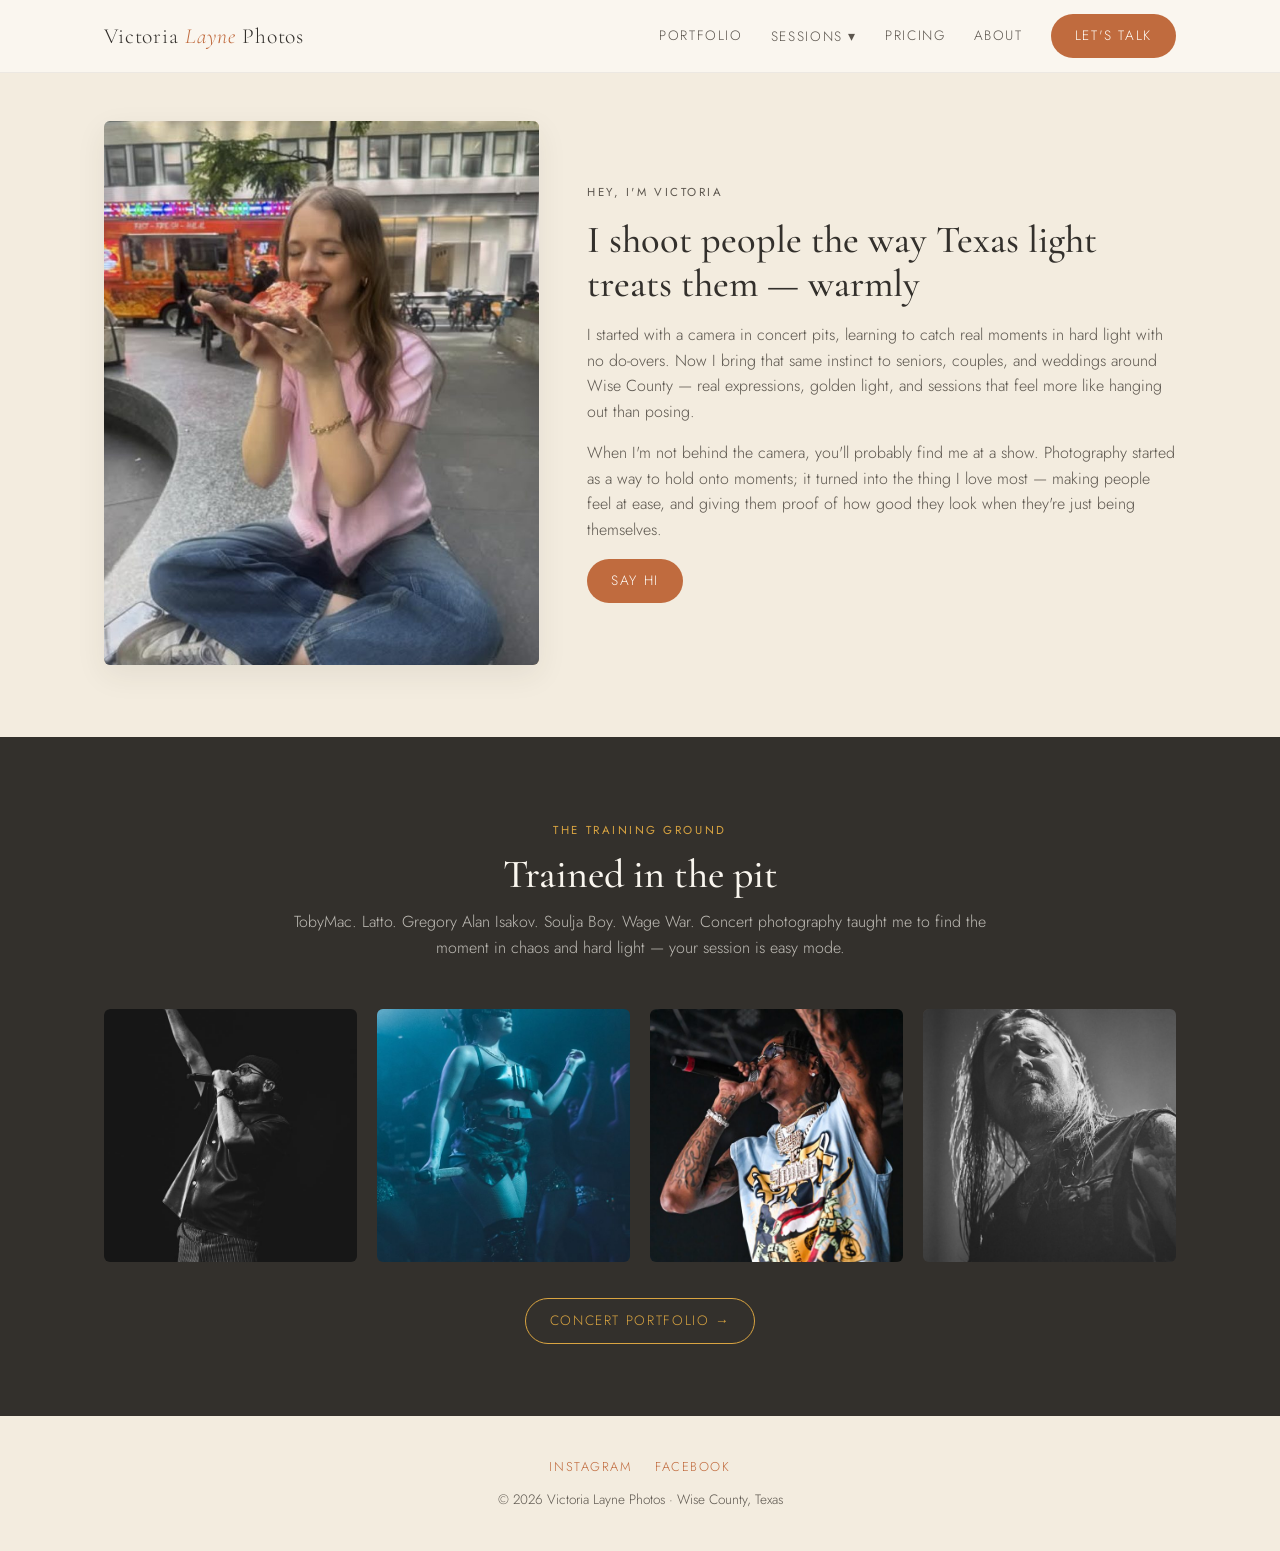
==== about.html @ 7e5602f5 "Wire contact form (Formspree-ready with mailto fallback, honeypot); fix Instagram handle site-wide" ====
<!DOCTYPE html>
<html lang="en">
<head>
  <meta charset="UTF-8">
  <meta name="viewport" content="width=device-width, initial-scale=1.0">
  <title>About Victoria — Victoria Layne Photos</title>
  <meta name="description" content="Meet Victoria Layne — Wise County, TX photographer shooting seniors, couples, and weddings in warm golden-hour light, with concert-pit training and a love for real moments.">
  <link rel="preconnect" href="https://fonts.googleapis.com">
  <link rel="preconnect" href="https://fonts.gstatic.com" crossorigin>
  <link href="https://fonts.googleapis.com/css2?family=Cormorant+Garamond:ital,wght@0,400;0,500;0,600;1,500&family=Jost:wght@300;400;500&display=swap" rel="stylesheet">
  <link rel="stylesheet" href="./css/style.css">
</head>
<body>

<header class="site-header">
  <div class="wrap">
    <a class="wordmark" href="./">Victoria <em>Layne</em> Photos</a>
    <button class="nav-toggle" aria-label="Menu" aria-expanded="false">☰</button>
    <nav class="site-nav">
      <a href="./portfolio.html">Portfolio</a>
      <div class="nav-dropdown">
        <button class="nav-drop-btn" aria-expanded="false" aria-haspopup="true">Sessions ▾</button>
        <div class="drop-menu">
          <a href="./seniors.html">Seniors</a>
          <a href="./couples.html">Couples &amp; Families</a>
          <a href="./weddings.html">Weddings</a>
          <a href="./concerts.html">Concerts</a>
        </div>
      </div>
      <a href="./pricing.html">Pricing</a>
      <a href="./about.html" aria-current="page">About</a>
      <a class="btn" href="./contact.html">Let's Talk</a>
    </nav>
  </div>
</header>

<section class="about" style="padding-top: 48px;">
  <div class="wrap about-grid">
    <div class="ph r45"><img src="./img/victoria.jpg" alt="Victoria Layne"></div>
    <div>
      <p class="eyebrow">Hey, I'm Victoria</p>
      <h2>I shoot people the way Texas light treats them — warmly</h2>
      <p>
        I started with a camera in concert pits, learning to catch real moments in hard
        light with no do-overs. Now I bring that same instinct to seniors, couples, and
        weddings around Wise County — real expressions, golden light, and sessions that
        feel more like hanging out than posing.
      </p>
      <p>
        <!-- TODO: replace with Victoria's real bio (first person) + her photo above — kb/Open Questions.md -->
        When I'm not behind the camera, you'll probably find me at a show. Photography
        started as a way to hold onto moments; it turned into the thing I love most —
        making people feel at ease, and giving them proof of how good they look when
        they're just being themselves.
      </p>
      <a class="btn" href="./contact.html">Say hi</a>
    </div>
  </div>
</section>

<section class="concerts">
  <div class="wrap">
    <div class="section-head">
      <p class="eyebrow" style="color: var(--gold);">The training ground</p>
      <h2>Trained in the pit</h2>
      <p>TobyMac. Latto. Gregory Alan Isakov. Soulja Boy. Wage War. Concert photography taught me
         to find the moment in chaos and hard light — your session is easy mode.</p>
    </div>
    <div class="band-grid">
      <div class="ph r11"><img src="./img/concert-1.jpg" alt="TobyMac live"></div>
      <div class="ph r11"><img src="./img/concert-2.jpg" alt="Latto live"></div>
      <div class="ph r11"><img src="./img/concert-3.jpg?v=2" alt="Soulja Boy live"></div>
      <div class="ph r11"><img src="./img/concert-4.jpg" alt="Wage War live"></div>
    </div>
    <div class="more"><a class="btn ghost" style="border-color: var(--gold); color: var(--gold) !important;" href="./concerts.html">Concert portfolio →</a></div>
  </div>
</section>

<footer class="site-footer">
  <div class="wrap">
    <div class="social">
      <a href="https://www.instagram.com/victorialayne.photoss" rel="noopener">Instagram</a>
      <a href="https://www.facebook.com/profile.php?id=61565796266887" rel="noopener">Facebook</a>
    </div>
    <p>© 2026 Victoria Layne Photos · Wise County, Texas</p>
  </div>
</footer>

<script src="./js/main.js"></script>
</body>
</html>
---- css/style.css ----
/* Victoria Layne Photos — design system
   Brand: warm, light, natural (see kb/Brand Direction.md)
   Palette: cream base, charcoal text, terracotta + sage + prairie gold accents */

:root {
  --cream: #faf6ef;
  --cream-deep: #f3ecdf;
  --charcoal: #33302c;
  --charcoal-soft: #5c564e;
  --terracotta: #c06b3e;
  --terracotta-deep: #a5552e;
  --sage: #8b9a7d;
  --gold: #d9a441;
  --white: #fffdf9;

  --serif: "Cormorant Garamond", Georgia, serif;
  --sans: "Jost", "Avenir Next", "Segoe UI", sans-serif;

  --maxw: 1120px;
  --radius: 6px;
  --shadow: 0 10px 30px rgba(51, 48, 44, 0.08);
}

* { margin: 0; padding: 0; box-sizing: border-box; }

html { scroll-behavior: smooth; }

body {
  font-family: var(--sans);
  font-weight: 300;
  color: var(--charcoal);
  background: var(--cream);
  line-height: 1.6;
  -webkit-font-smoothing: antialiased;
}

img { max-width: 100%; display: block; }

a { color: var(--terracotta); text-decoration: none; }
a:hover { color: var(--terracotta-deep); }

h1, h2, h3 { font-family: var(--serif); font-weight: 500; line-height: 1.15; }

.wrap { max-width: var(--maxw); margin: 0 auto; padding: 0 24px; }

.eyebrow {
  font-family: var(--sans);
  text-transform: uppercase;
  letter-spacing: 0.22em;
  font-size: 0.72rem;
  font-weight: 400;
  color: var(--terracotta);
  margin-bottom: 0.75rem;
}

/* ---------- header ---------- */

.site-header {
  position: sticky;
  top: 0;
  z-index: 50;
  background: rgba(250, 246, 239, 0.92);
  backdrop-filter: blur(8px);
  border-bottom: 1px solid rgba(51, 48, 44, 0.07);
}

.site-header .wrap {
  display: flex;
  align-items: center;
  justify-content: space-between;
  height: 72px;
}

.wordmark {
  font-family: var(--serif);
  font-size: 1.35rem;
  letter-spacing: 0.04em;
  color: var(--charcoal);
}

.wordmark em { font-style: italic; color: var(--terracotta); }

.site-nav { display: flex; align-items: center; gap: 28px; }

.site-nav a {
  color: var(--charcoal-soft);
  font-size: 0.85rem;
  text-transform: uppercase;
  letter-spacing: 0.12em;
}

.site-nav a:hover { color: var(--terracotta); }

.btn {
  display: inline-block;
  background: var(--terracotta);
  color: var(--white) !important;
  padding: 0.7rem 1.5rem;
  border-radius: 999px;
  font-size: 0.85rem;
  text-transform: uppercase;
  letter-spacing: 0.12em;
  transition: background 0.2s ease;
}

.btn:hover { background: var(--terracotta-deep); }

.btn.ghost {
  background: transparent;
  color: var(--terracotta) !important;
  border: 1px solid var(--terracotta);
}

.btn.ghost:hover { background: var(--terracotta); color: var(--white) !important; }

.nav-toggle { display: none; background: none; border: 0; font-size: 1.5rem; color: var(--charcoal); cursor: pointer; }

/* dropdown */

.nav-dropdown { position: relative; }

.nav-drop-btn {
  background: none;
  border: 0;
  cursor: pointer;
  font-family: var(--sans);
  font-weight: 300;
  color: var(--charcoal-soft);
  font-size: 0.85rem;
  text-transform: uppercase;
  letter-spacing: 0.12em;
  padding: 0;
}

.nav-drop-btn:hover { color: var(--terracotta); }

.drop-menu {
  display: none;
  position: absolute;
  top: calc(100% + 10px);
  left: 50%;
  transform: translateX(-50%);
  flex-direction: column;
  background: var(--cream);
  border: 1px solid rgba(51, 48, 44, 0.08);
  border-radius: var(--radius);
  box-shadow: var(--shadow);
  min-width: 190px;
  padding: 8px 0;
  z-index: 60;
}

.drop-menu::before { /* hover bridge */
  content: "";
  position: absolute;
  top: -12px;
  left: 0;
  right: 0;
  height: 12px;
}

.nav-dropdown:hover .drop-menu,
.nav-dropdown:focus-within .drop-menu,
.nav-dropdown.open .drop-menu { display: flex; }

.drop-menu a { padding: 9px 20px; }

.drop-menu a[aria-current="page"] { color: var(--terracotta); }

/* ---------- hero ---------- */

.hero { padding: 48px 0 72px; }

.hero-grid {
  display: grid;
  grid-template-columns: 1.05fr 0.95fr;
  gap: 48px;
  align-items: center;
}

.hero h1 { font-size: clamp(2.4rem, 5vw, 3.6rem); margin-bottom: 1.25rem; }

.hero h1 em { font-style: italic; color: var(--terracotta); }

.hero p.lede { font-size: 1.1rem; color: var(--charcoal-soft); max-width: 34rem; margin-bottom: 2rem; }

.hero-ctas { display: flex; gap: 16px; flex-wrap: wrap; }

/* ---------- image placeholders (until real photos land) ---------- */

.ph {
  position: relative;
  border-radius: var(--radius);
  overflow: hidden;
  background: linear-gradient(135deg, var(--cream-deep) 0%, #e8d9bf 45%, #d9b98a 100%);
  box-shadow: var(--shadow);
  display: flex;
  align-items: flex-end;
}

.ph::before {
  content: "";
  position: absolute;
  inset: 0;
  background:
    radial-gradient(ellipse at 70% 20%, rgba(217, 164, 65, 0.35), transparent 55%),
    radial-gradient(ellipse at 20% 85%, rgba(139, 154, 125, 0.28), transparent 60%);
}

.ph span {
  position: relative;
  font-size: 0.72rem;
  letter-spacing: 0.14em;
  text-transform: uppercase;
  color: rgba(51, 48, 44, 0.55);
  padding: 12px 14px;
}

.ph.r45 { aspect-ratio: 4 / 5; }
.ph.r32 { aspect-ratio: 3 / 2; }
.ph.r11 { aspect-ratio: 1 / 1; }

.ph img {
  position: absolute;
  inset: 0;
  width: 100%;
  height: 100%;
  object-fit: cover;
}

/* ---------- pricing ---------- */

.pricing-grid { display: grid; grid-template-columns: repeat(4, 1fr); gap: 20px; margin-bottom: 40px; }

.price-card {
  background: var(--cream);
  border-radius: var(--radius);
  padding: 26px 22px;
  box-shadow: var(--shadow);
  text-align: center;
  display: flex;
  flex-direction: column;
}

.price-card.featured { outline: 2px solid var(--gold); }

.price-card h3 { font-size: 1.2rem; margin-bottom: 0.2rem; }

.price-card .price { font-family: var(--serif); font-size: 2rem; color: var(--terracotta); margin-bottom: 0.75rem; }

.price-card .price small { font-size: 0.9rem; color: var(--charcoal-soft); }

.price-card ul { list-style: none; font-size: 0.88rem; color: var(--charcoal-soft); flex: 1; }

.price-card li { padding: 0.3rem 0; border-top: 1px solid rgba(51, 48, 44, 0.07); }

.price-card li:first-child { border-top: 0; }

.pricing-note {
  text-align: center;
  font-size: 0.85rem;
  color: var(--charcoal-soft);
  max-width: 46rem;
  margin: 0 auto;
}

.pricing-subhead {
  font-family: var(--serif);
  text-align: center;
  font-size: 1.5rem;
  margin: 40px 0 20px;
}

@media (max-width: 860px) {
  .pricing-grid { grid-template-columns: 1fr 1fr; }
}

@media (max-width: 560px) {
  .pricing-grid { grid-template-columns: 1fr; }
}

/* ---------- sections ---------- */

section { padding: 72px 0; }

.section-head { text-align: center; max-width: 44rem; margin: 0 auto 48px; }

.section-head h2 { font-size: clamp(1.8rem, 3.5vw, 2.5rem); }

.section-head p { color: var(--charcoal-soft); margin-top: 0.75rem; }

/* services */

.services { background: var(--white); }

.card-grid { display: grid; grid-template-columns: repeat(3, 1fr); gap: 28px; }

.card { background: var(--cream); border-radius: var(--radius); overflow: hidden; box-shadow: var(--shadow); display: flex; flex-direction: column; }

.card .ph { border-radius: 0; box-shadow: none; }

.card-body { padding: 24px; flex: 1; display: flex; flex-direction: column; }

.card-body h3 { font-size: 1.4rem; margin-bottom: 0.5rem; }

.card-body p { font-size: 0.95rem; color: var(--charcoal-soft); flex: 1; }

.card-body a { margin-top: 1rem; font-size: 0.83rem; text-transform: uppercase; letter-spacing: 0.12em; }

.card-body .price-hint { font-size: 0.8rem; color: var(--sage); margin-top: 0.5rem; }

/* experience steps */

.steps { display: grid; grid-template-columns: repeat(3, 1fr); gap: 28px; counter-reset: step; }

.step { text-align: center; padding: 0 12px; }

.step::before {
  counter-increment: step;
  content: counter(step, decimal-leading-zero);
  display: block;
  font-family: var(--serif);
  font-size: 2.2rem;
  color: var(--gold);
  margin-bottom: 0.5rem;
}

.step h3 { font-size: 1.25rem; margin-bottom: 0.4rem; }

.step p { font-size: 0.92rem; color: var(--charcoal-soft); }

/* about teaser */

.about { background: var(--cream-deep); }

.about-grid { display: grid; grid-template-columns: 0.85fr 1.15fr; gap: 48px; align-items: center; }

.about h2 { font-size: clamp(1.8rem, 3.5vw, 2.4rem); margin-bottom: 1rem; }

.about p { color: var(--charcoal-soft); margin-bottom: 1rem; }

/* concerts strip */

.concerts { background: var(--charcoal); color: var(--cream); }

.concerts .section-head h2 { color: var(--cream); }

.concerts .section-head p { color: rgba(250, 246, 239, 0.7); }

.concerts .ph {
  background: linear-gradient(135deg, #4a453f 0%, #33302c 60%);
  box-shadow: none;
}

.concerts .ph::before {
  background: radial-gradient(ellipse at 60% 30%, rgba(217, 164, 65, 0.25), transparent 55%);
}

.concerts .ph span { color: rgba(250, 246, 239, 0.5); }

.concerts .band-grid { display: grid; grid-template-columns: repeat(4, 1fr); gap: 20px; }

.concerts .more { text-align: center; margin-top: 36px; }

/* contact */

.contact { background: var(--white); }

.contact-grid { display: grid; grid-template-columns: 1fr 1fr; gap: 48px; }

.contact-info h2 { font-size: clamp(1.8rem, 3.5vw, 2.4rem); margin-bottom: 1rem; }

.contact-info p { color: var(--charcoal-soft); margin-bottom: 1.25rem; }

.contact-list { list-style: none; }

.contact-list li { margin-bottom: 0.6rem; font-size: 1rem; }

.contact-list .label {
  display: inline-block;
  width: 5.5rem;
  font-size: 0.75rem;
  text-transform: uppercase;
  letter-spacing: 0.14em;
  color: var(--sage);
}

.consult-note {
  margin-top: 1.5rem;
  padding: 16px 18px;
  background: var(--cream);
  border-left: 3px solid var(--gold);
  border-radius: 0 var(--radius) var(--radius) 0;
  font-size: 0.9rem;
  color: var(--charcoal-soft);
}

/* inquiry form (wire to Formspree/Netlify later) */

.inquiry-form { display: grid; gap: 14px; }

.inquiry-form label { font-size: 0.75rem; text-transform: uppercase; letter-spacing: 0.14em; color: var(--charcoal-soft); }

.inquiry-form input,
.inquiry-form select,
.inquiry-form textarea {
  width: 100%;
  padding: 0.75rem 0.9rem;
  border: 1px solid rgba(51, 48, 44, 0.18);
  border-radius: var(--radius);
  background: var(--cream);
  font-family: var(--sans);
  font-size: 0.95rem;
  color: var(--charcoal);
}

.inquiry-form textarea { min-height: 110px; resize: vertical; }

.inquiry-form .btn { border: 0; cursor: pointer; justify-self: start; }

.form-note { font-size: 0.8rem; color: var(--charcoal-soft); }

/* ---------- portfolio page ---------- */

.portfolio-page { padding-top: 48px; }

.portfolio-page h1 { font-size: clamp(2rem, 4vw, 2.8rem); }

.filter-bar { display: flex; justify-content: center; flex-wrap: wrap; gap: 10px; margin-bottom: 36px; }

.filter-pill {
  border: 1px solid rgba(51, 48, 44, 0.2);
  background: transparent;
  color: var(--charcoal-soft);
  padding: 0.5rem 1.2rem;
  border-radius: 999px;
  font-family: var(--sans);
  font-size: 0.82rem;
  text-transform: uppercase;
  letter-spacing: 0.12em;
  cursor: pointer;
  transition: all 0.15s ease;
}

.filter-pill:hover { border-color: var(--terracotta); color: var(--terracotta); }

.filter-pill.active { background: var(--terracotta); border-color: var(--terracotta); color: var(--white); }

.masonry { columns: 3; column-gap: 18px; }

.masonry img {
  width: 100%;
  margin-bottom: 18px;
  border-radius: var(--radius);
  box-shadow: var(--shadow);
  cursor: zoom-in;
  display: block;
  transition: transform 0.15s ease;
}

.masonry img:hover { transform: scale(1.015); }

@media (max-width: 900px) { .masonry { columns: 2; } }
@media (max-width: 560px) { .masonry { columns: 1; } }

/* lightbox */

.lightbox {
  display: none;
  position: fixed;
  inset: 0;
  z-index: 100;
  background: rgba(26, 24, 22, 0.94);
  align-items: center;
  justify-content: center;
}

.lightbox.open { display: flex; }

.lightbox img {
  max-width: min(88vw, 1100px);
  max-height: 84vh;
  border-radius: var(--radius);
  box-shadow: 0 20px 60px rgba(0, 0, 0, 0.5);
}

.lb-close, .lb-prev, .lb-next {
  position: fixed;
  background: none;
  border: 0;
  color: rgba(250, 246, 239, 0.85);
  font-size: 2.4rem;
  cursor: pointer;
  padding: 12px 20px;
  z-index: 101;
}

.lb-close:hover, .lb-prev:hover, .lb-next:hover { color: var(--gold); }

.lb-close { top: 12px; right: 16px; }
.lb-prev { left: 8px; top: 50%; transform: translateY(-50%); }
.lb-next { right: 8px; top: 50%; transform: translateY(-50%); }

.lb-caption {
  position: fixed;
  bottom: 18px;
  left: 0;
  right: 0;
  text-align: center;
  color: rgba(250, 246, 239, 0.75);
  font-size: 0.85rem;
  letter-spacing: 0.08em;
}

/* cta band */

.cta-band {
  text-align: center;
  background: var(--cream-deep);
  border-radius: var(--radius);
  padding: 48px 24px;
  margin-top: 56px;
}

.cta-band h2 { font-size: clamp(1.5rem, 3vw, 2rem); margin-bottom: 1.25rem; }

.gallery-empty {
  text-align: center;
  color: var(--charcoal-soft);
  background: var(--cream-deep);
  border-radius: var(--radius);
  padding: 40px 24px;
  margin: 0 auto 24px;
  max-width: 36rem;
}

/* footer */

.site-footer {
  background: var(--cream-deep);
  padding: 40px 0;
  text-align: center;
  font-size: 0.85rem;
  color: var(--charcoal-soft);
}

.site-footer .social { margin-bottom: 0.75rem; }

.site-footer .social a { margin: 0 10px; text-transform: uppercase; letter-spacing: 0.12em; font-size: 0.8rem; }

/* ---------- responsive ---------- */

@media (max-width: 860px) {
  .hero-grid, .about-grid, .contact-grid { grid-template-columns: 1fr; }
  .card-grid, .steps { grid-template-columns: 1fr; }
  .concerts .band-grid { grid-template-columns: repeat(2, 1fr); }

  .site-nav {
    display: none;
    position: absolute;
    top: 72px;
    left: 0;
    right: 0;
    background: var(--cream);
    flex-direction: column;
    padding: 24px;
    gap: 18px;
    border-bottom: 1px solid rgba(51, 48, 44, 0.08);
  }

  .site-nav.open { display: flex; }

  .nav-toggle { display: block; }

  /* dropdown flattens into the mobile menu */
  .nav-dropdown { position: static; }

  .drop-menu {
    display: flex;
    position: static;
    transform: none;
    background: transparent;
    border: 0;
    box-shadow: none;
    padding: 6px 0 0 16px;
    gap: 14px;
  }

  .nav-drop-btn { display: none; }
}
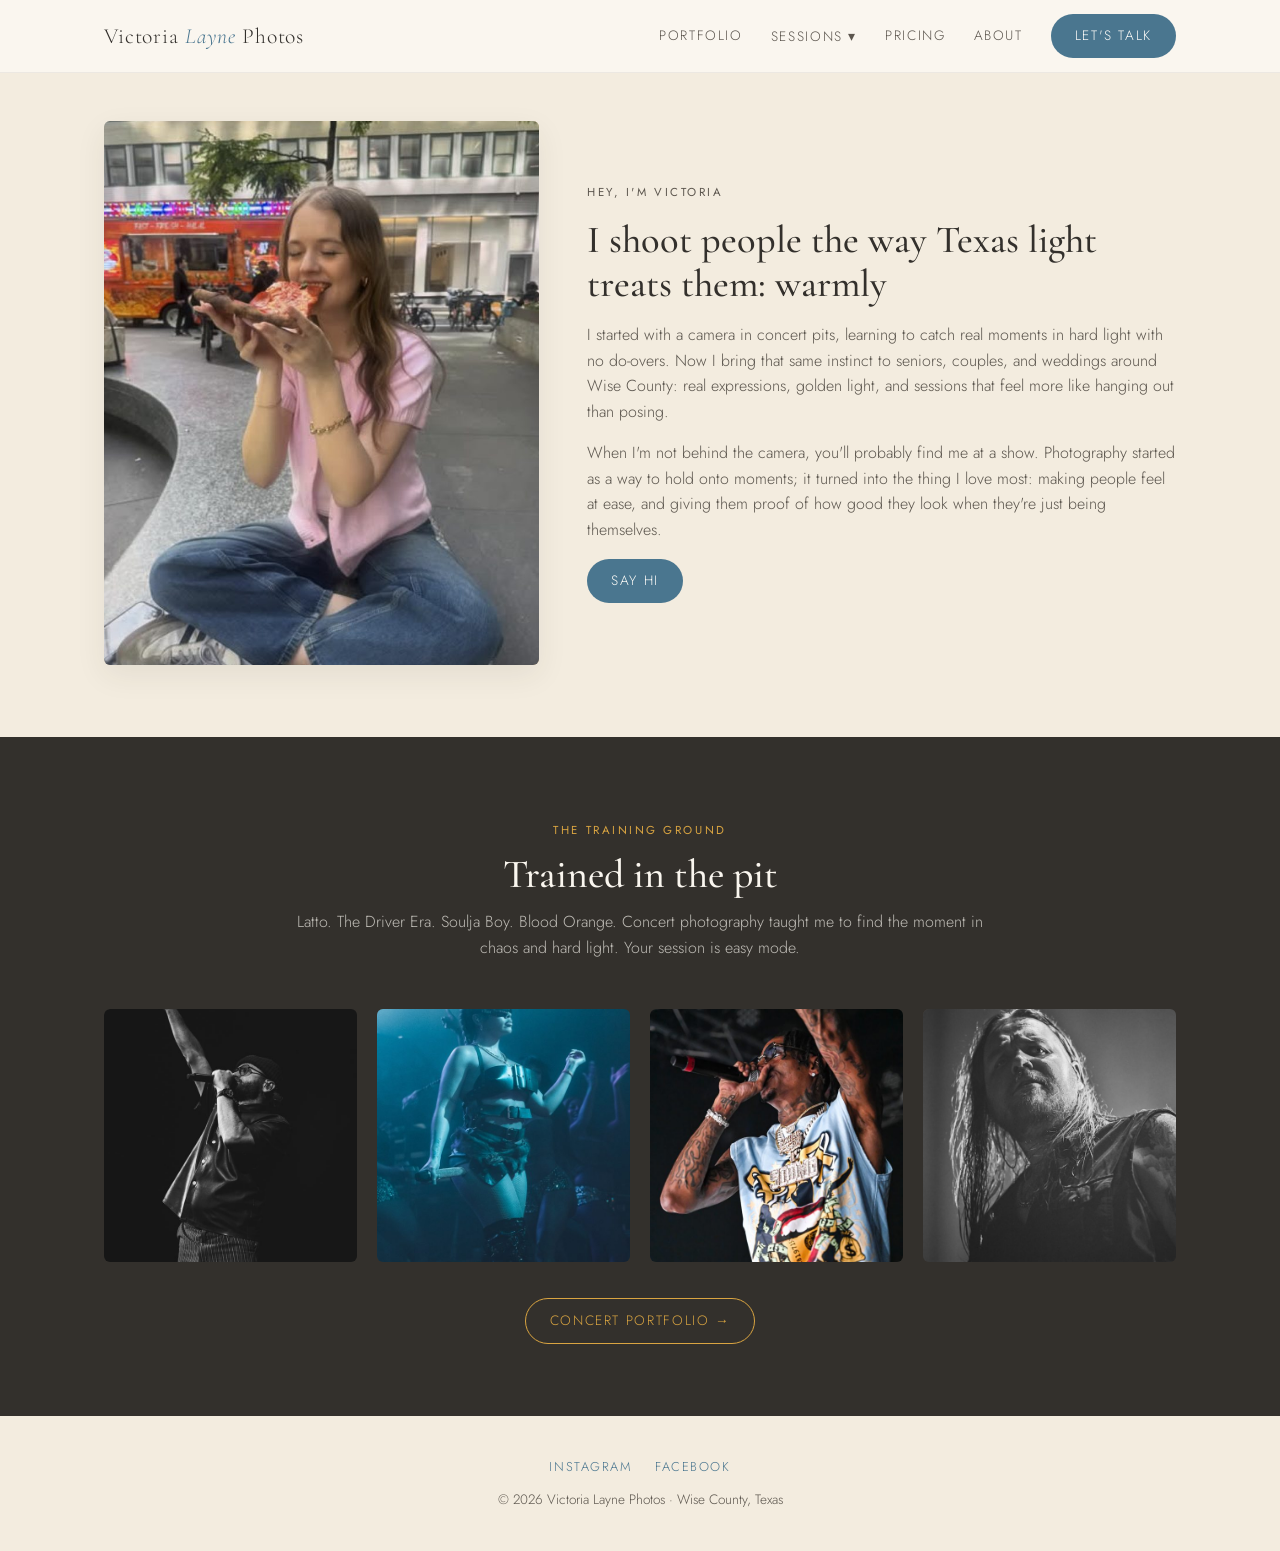
==== commit 8c84e284: "Victoria round 1: dusty-blue accent, new copy, new pricing site-wide - Accent color terracotta -> du" ====
--- a/about.html
+++ b/about.html
@@ -8,7 +8,7 @@
   <link rel="preconnect" href="https://fonts.googleapis.com">
   <link rel="preconnect" href="https://fonts.gstatic.com" crossorigin>
   <link href="https://fonts.googleapis.com/css2?family=Cormorant+Garamond:ital,wght@0,400;0,500;0,600;1,500&family=Jost:wght@300;400;500&display=swap" rel="stylesheet">
-  <link rel="stylesheet" href="./css/style.css">
+  <link rel="stylesheet" href="./css/style.css?v=2">
 </head>
 <body>
 
@@ -39,17 +39,17 @@
     <div class="ph r45"><img src="./img/victoria.jpg" alt="Victoria Layne"></div>
     <div>
       <p class="eyebrow">Hey, I'm Victoria</p>
-      <h2>I shoot people the way Texas light treats them — warmly</h2>
+      <h2>I shoot people the way Texas light treats them: warmly</h2>
       <p>
         I started with a camera in concert pits, learning to catch real moments in hard
         light with no do-overs. Now I bring that same instinct to seniors, couples, and
-        weddings around Wise County — real expressions, golden light, and sessions that
+        weddings around Wise County: real expressions, golden light, and sessions that
         feel more like hanging out than posing.
       </p>
       <p>
         <!-- TODO: replace with Victoria's real bio (first person) + her photo above — kb/Open Questions.md -->
         When I'm not behind the camera, you'll probably find me at a show. Photography
-        started as a way to hold onto moments; it turned into the thing I love most —
+        started as a way to hold onto moments; it turned into the thing I love most:
         making people feel at ease, and giving them proof of how good they look when
         they're just being themselves.
       </p>
@@ -63,8 +63,8 @@
     <div class="section-head">
       <p class="eyebrow" style="color: var(--gold);">The training ground</p>
       <h2>Trained in the pit</h2>
-      <p>TobyMac. Latto. Gregory Alan Isakov. Soulja Boy. Wage War. Concert photography taught me
-         to find the moment in chaos and hard light — your session is easy mode.</p>
+      <p>Latto. The Driver Era. Soulja Boy. Blood Orange. Concert photography taught me
+         to find the moment in chaos and hard light. Your session is easy mode.</p>
     </div>
     <div class="band-grid">
       <div class="ph r11"><img src="./img/concert-1.jpg" alt="TobyMac live"></div>
--- a/css/style.css
+++ b/css/style.css
@@ -1,14 +1,15 @@
 /* Victoria Layne Photos — design system
    Brand: warm, light, natural (see kb/Brand Direction.md)
-   Palette: cream base, charcoal text, terracotta + sage + prairie gold accents */
+   Palette: cream base, charcoal text, dusty blue + sage + prairie gold accents
+   (accent switched terracotta -> dusty blue 2026-08-13 per Victoria; contrast-validated) */
 
 :root {
   --cream: #faf6ef;
   --cream-deep: #f3ecdf;
   --charcoal: #33302c;
   --charcoal-soft: #5c564e;
-  --terracotta: #c06b3e;
-  --terracotta-deep: #a5552e;
+  --accent: #4a768f;
+  --accent-deep: #385c74;
   --sage: #8b9a7d;
   --gold: #d9a441;
   --white: #fffdf9;
@@ -36,8 +37,8 @@
 
 img { max-width: 100%; display: block; }
 
-a { color: var(--terracotta); text-decoration: none; }
-a:hover { color: var(--terracotta-deep); }
+a { color: var(--accent); text-decoration: none; }
+a:hover { color: var(--accent-deep); }
 
 h1, h2, h3 { font-family: var(--serif); font-weight: 500; line-height: 1.15; }
 
@@ -49,7 +50,7 @@
   letter-spacing: 0.22em;
   font-size: 0.72rem;
   font-weight: 400;
-  color: var(--terracotta);
+  color: var(--accent);
   margin-bottom: 0.75rem;
 }
 
@@ -78,7 +79,7 @@
   color: var(--charcoal);
 }
 
-.wordmark em { font-style: italic; color: var(--terracotta); }
+.wordmark em { font-style: italic; color: var(--accent); }
 
 .site-nav { display: flex; align-items: center; gap: 28px; }
 
@@ -89,11 +90,11 @@
   letter-spacing: 0.12em;
 }
 
-.site-nav a:hover { color: var(--terracotta); }
+.site-nav a:hover { color: var(--accent); }
 
 .btn {
   display: inline-block;
-  background: var(--terracotta);
+  background: var(--accent);
   color: var(--white) !important;
   padding: 0.7rem 1.5rem;
   border-radius: 999px;
@@ -103,15 +104,15 @@
   transition: background 0.2s ease;
 }
 
-.btn:hover { background: var(--terracotta-deep); }
+.btn:hover { background: var(--accent-deep); }
 
 .btn.ghost {
   background: transparent;
-  color: var(--terracotta) !important;
-  border: 1px solid var(--terracotta);
-}
-
-.btn.ghost:hover { background: var(--terracotta); color: var(--white) !important; }
+  color: var(--accent) !important;
+  border: 1px solid var(--accent);
+}
+
+.btn.ghost:hover { background: var(--accent); color: var(--white) !important; }
 
 .nav-toggle { display: none; background: none; border: 0; font-size: 1.5rem; color: var(--charcoal); cursor: pointer; }
 
@@ -132,7 +133,7 @@
   padding: 0;
 }
 
-.nav-drop-btn:hover { color: var(--terracotta); }
+.nav-drop-btn:hover { color: var(--accent); }
 
 .drop-menu {
   display: none;
@@ -165,7 +166,7 @@
 
 .drop-menu a { padding: 9px 20px; }
 
-.drop-menu a[aria-current="page"] { color: var(--terracotta); }
+.drop-menu a[aria-current="page"] { color: var(--accent); }
 
 /* ---------- hero ---------- */
 
@@ -180,7 +181,7 @@
 
 .hero h1 { font-size: clamp(2.4rem, 5vw, 3.6rem); margin-bottom: 1.25rem; }
 
-.hero h1 em { font-style: italic; color: var(--terracotta); }
+.hero h1 em { font-style: italic; color: var(--accent); }
 
 .hero p.lede { font-size: 1.1rem; color: var(--charcoal-soft); max-width: 34rem; margin-bottom: 2rem; }
 
@@ -246,7 +247,7 @@
 
 .price-card h3 { font-size: 1.2rem; margin-bottom: 0.2rem; }
 
-.price-card .price { font-family: var(--serif); font-size: 2rem; color: var(--terracotta); margin-bottom: 0.75rem; }
+.price-card .price { font-family: var(--serif); font-size: 2rem; color: var(--accent); margin-bottom: 0.75rem; }
 
 .price-card .price small { font-size: 0.9rem; color: var(--charcoal-soft); }
 
@@ -442,9 +443,9 @@
   transition: all 0.15s ease;
 }
 
-.filter-pill:hover { border-color: var(--terracotta); color: var(--terracotta); }
-
-.filter-pill.active { background: var(--terracotta); border-color: var(--terracotta); color: var(--white); }
+.filter-pill:hover { border-color: var(--accent); color: var(--accent); }
+
+.filter-pill.active { background: var(--accent); border-color: var(--accent); color: var(--white); }
 
 .masonry { columns: 3; column-gap: 18px; }
 
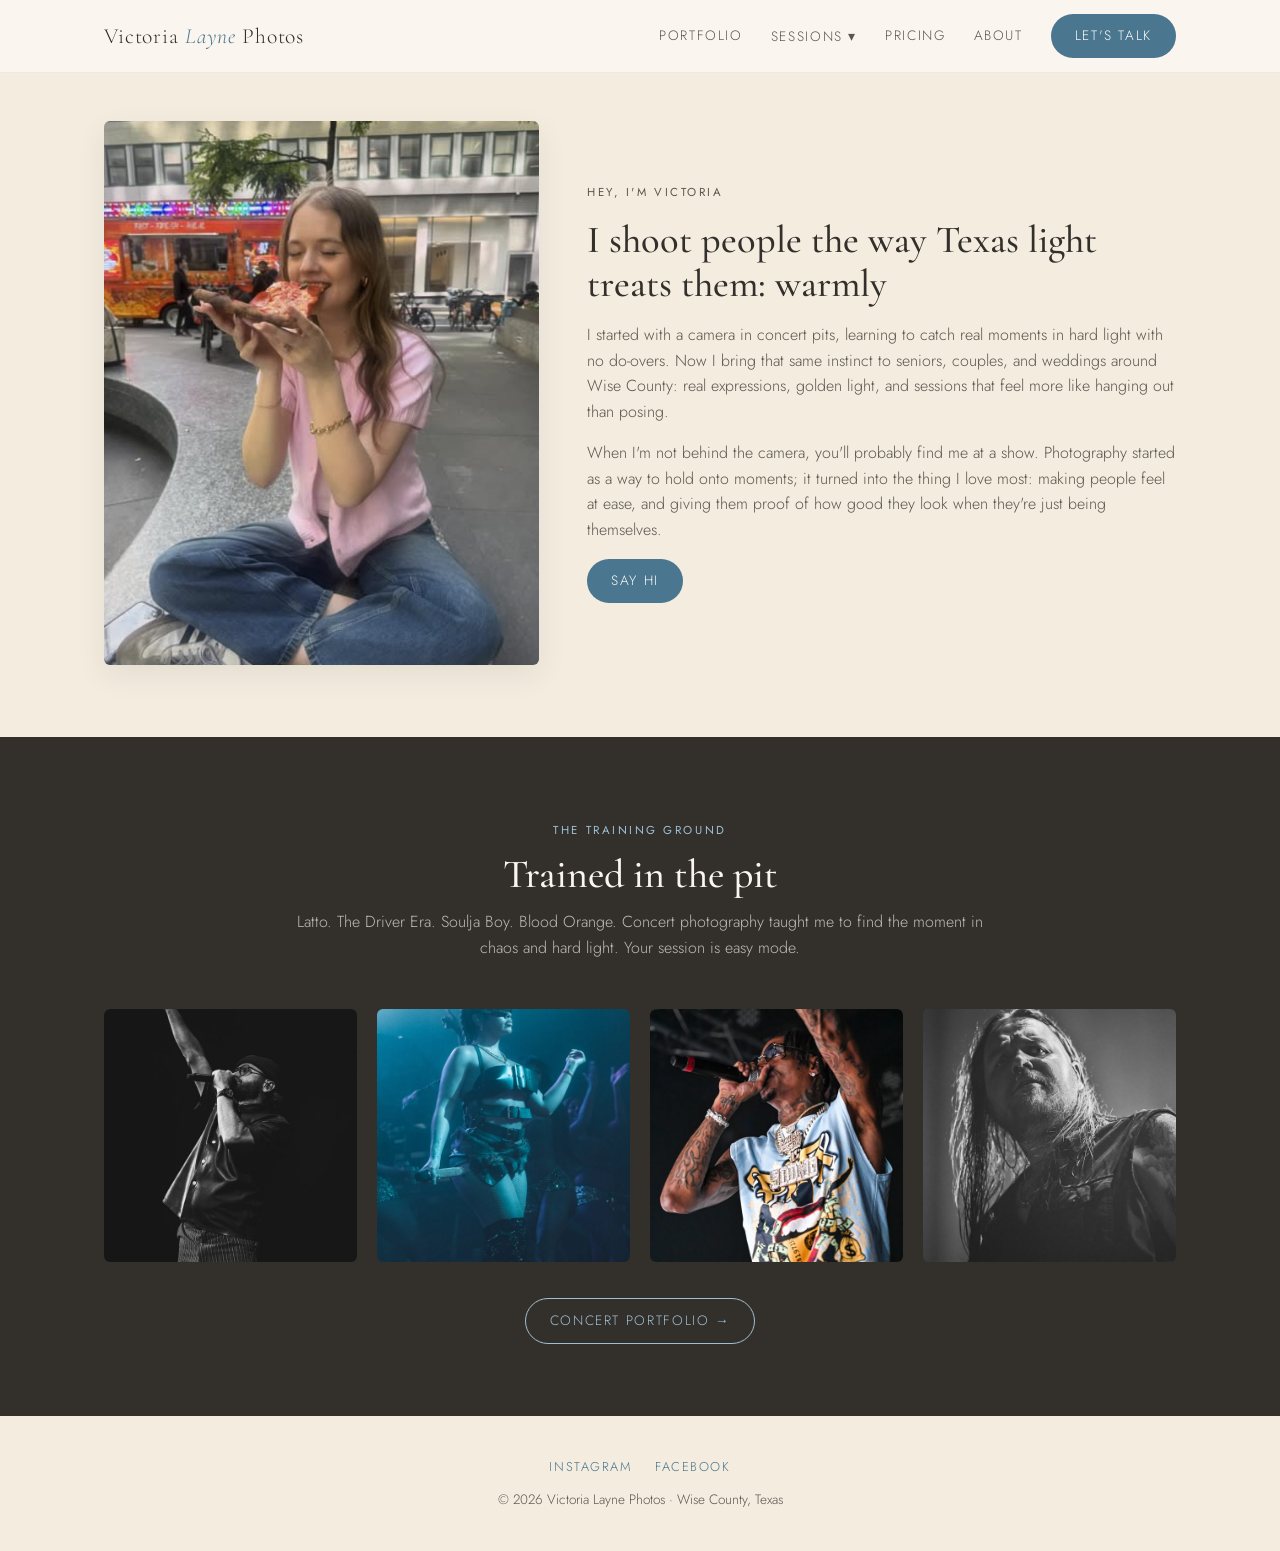
==== commit 6eb1f6d4: "Rename Seniors->Portraits, Weddings->Weddings & Events; scrub gold accent to blue - portraits.html (" ====
--- a/about.html
+++ b/about.html
@@ -4,11 +4,11 @@
   <meta charset="UTF-8">
   <meta name="viewport" content="width=device-width, initial-scale=1.0">
   <title>About Victoria — Victoria Layne Photos</title>
-  <meta name="description" content="Meet Victoria Layne — Wise County, TX photographer shooting seniors, couples, and weddings in warm golden-hour light, with concert-pit training and a love for real moments.">
+  <meta name="description" content="Meet Victoria Layne — Wise County, TX photographer shooting portraits, couples, weddings, and events in warm golden-hour light, with concert-pit training and a love for real moments.">
   <link rel="preconnect" href="https://fonts.googleapis.com">
   <link rel="preconnect" href="https://fonts.gstatic.com" crossorigin>
   <link href="https://fonts.googleapis.com/css2?family=Cormorant+Garamond:ital,wght@0,400;0,500;0,600;1,500&family=Jost:wght@300;400;500&display=swap" rel="stylesheet">
-  <link rel="stylesheet" href="./css/style.css?v=2">
+  <link rel="stylesheet" href="./css/style.css?v=3">
 </head>
 <body>
 
@@ -21,9 +21,9 @@
       <div class="nav-dropdown">
         <button class="nav-drop-btn" aria-expanded="false" aria-haspopup="true">Sessions ▾</button>
         <div class="drop-menu">
-          <a href="./seniors.html">Seniors</a>
+          <a href="./portraits.html">Portraits</a>
           <a href="./couples.html">Couples &amp; Families</a>
-          <a href="./weddings.html">Weddings</a>
+          <a href="./weddings-events.html">Weddings &amp; Events</a>
           <a href="./concerts.html">Concerts</a>
         </div>
       </div>
@@ -61,7 +61,7 @@
 <section class="concerts">
   <div class="wrap">
     <div class="section-head">
-      <p class="eyebrow" style="color: var(--gold);">The training ground</p>
+      <p class="eyebrow" style="color: var(--accent-light);">The training ground</p>
       <h2>Trained in the pit</h2>
       <p>Latto. The Driver Era. Soulja Boy. Blood Orange. Concert photography taught me
          to find the moment in chaos and hard light. Your session is easy mode.</p>
@@ -72,7 +72,7 @@
       <div class="ph r11"><img src="./img/concert-3.jpg?v=2" alt="Soulja Boy live"></div>
       <div class="ph r11"><img src="./img/concert-4.jpg" alt="Wage War live"></div>
     </div>
-    <div class="more"><a class="btn ghost" style="border-color: var(--gold); color: var(--gold) !important;" href="./concerts.html">Concert portfolio →</a></div>
+    <div class="more"><a class="btn ghost" style="border-color: var(--accent-light); color: var(--accent-light) !important;" href="./concerts.html">Concert portfolio →</a></div>
   </div>
 </section>
 
--- a/css/style.css
+++ b/css/style.css
@@ -1,7 +1,8 @@
 /* Victoria Layne Photos — design system
    Brand: warm, light, natural (see kb/Brand Direction.md)
-   Palette: cream base, charcoal text, dusty blue + sage + prairie gold accents
-   (accent switched terracotta -> dusty blue 2026-08-13 per Victoria; contrast-validated) */
+   Palette: cream base, charcoal text, dusty blue + sage accents
+   (accent terracotta -> dusty blue, gold scrubbed -> blue family 2026-08-13 per Victoria;
+   all pairings contrast-validated: accent 4.6:1 on cream, accent-light 6.8:1 on charcoal) */
 
 :root {
   --cream: #faf6ef;
@@ -11,7 +12,7 @@
   --accent: #4a768f;
   --accent-deep: #385c74;
   --sage: #8b9a7d;
-  --gold: #d9a441;
+  --accent-light: #9dc0d5;
   --white: #fffdf9;
 
   --serif: "Cormorant Garamond", Georgia, serif;
@@ -193,7 +194,7 @@
   position: relative;
   border-radius: var(--radius);
   overflow: hidden;
-  background: linear-gradient(135deg, var(--cream-deep) 0%, #e8d9bf 45%, #d9b98a 100%);
+  background: linear-gradient(135deg, var(--cream-deep) 0%, #dfe7ec 45%, #c2d3de 100%);
   box-shadow: var(--shadow);
   display: flex;
   align-items: flex-end;
@@ -204,7 +205,7 @@
   position: absolute;
   inset: 0;
   background:
-    radial-gradient(ellipse at 70% 20%, rgba(217, 164, 65, 0.35), transparent 55%),
+    radial-gradient(ellipse at 70% 20%, rgba(157, 192, 213, 0.35), transparent 55%),
     radial-gradient(ellipse at 20% 85%, rgba(139, 154, 125, 0.28), transparent 60%);
 }
 
@@ -243,7 +244,7 @@
   flex-direction: column;
 }
 
-.price-card.featured { outline: 2px solid var(--gold); }
+.price-card.featured { outline: 2px solid var(--accent); }
 
 .price-card h3 { font-size: 1.2rem; margin-bottom: 0.2rem; }
 
@@ -322,7 +323,7 @@
   display: block;
   font-family: var(--serif);
   font-size: 2.2rem;
-  color: var(--gold);
+  color: var(--accent);
   margin-bottom: 0.5rem;
 }
 
@@ -354,7 +355,7 @@
 }
 
 .concerts .ph::before {
-  background: radial-gradient(ellipse at 60% 30%, rgba(217, 164, 65, 0.25), transparent 55%);
+  background: radial-gradient(ellipse at 60% 30%, rgba(157, 192, 213, 0.25), transparent 55%);
 }
 
 .concerts .ph span { color: rgba(250, 246, 239, 0.5); }
@@ -390,7 +391,7 @@
   margin-top: 1.5rem;
   padding: 16px 18px;
   background: var(--cream);
-  border-left: 3px solid var(--gold);
+  border-left: 3px solid var(--accent);
   border-radius: 0 var(--radius) var(--radius) 0;
   font-size: 0.9rem;
   color: var(--charcoal-soft);
@@ -496,7 +497,7 @@
   z-index: 101;
 }
 
-.lb-close:hover, .lb-prev:hover, .lb-next:hover { color: var(--gold); }
+.lb-close:hover, .lb-prev:hover, .lb-next:hover { color: var(--accent-light); }
 
 .lb-close { top: 12px; right: 16px; }
 .lb-prev { left: 8px; top: 50%; transform: translateY(-50%); }
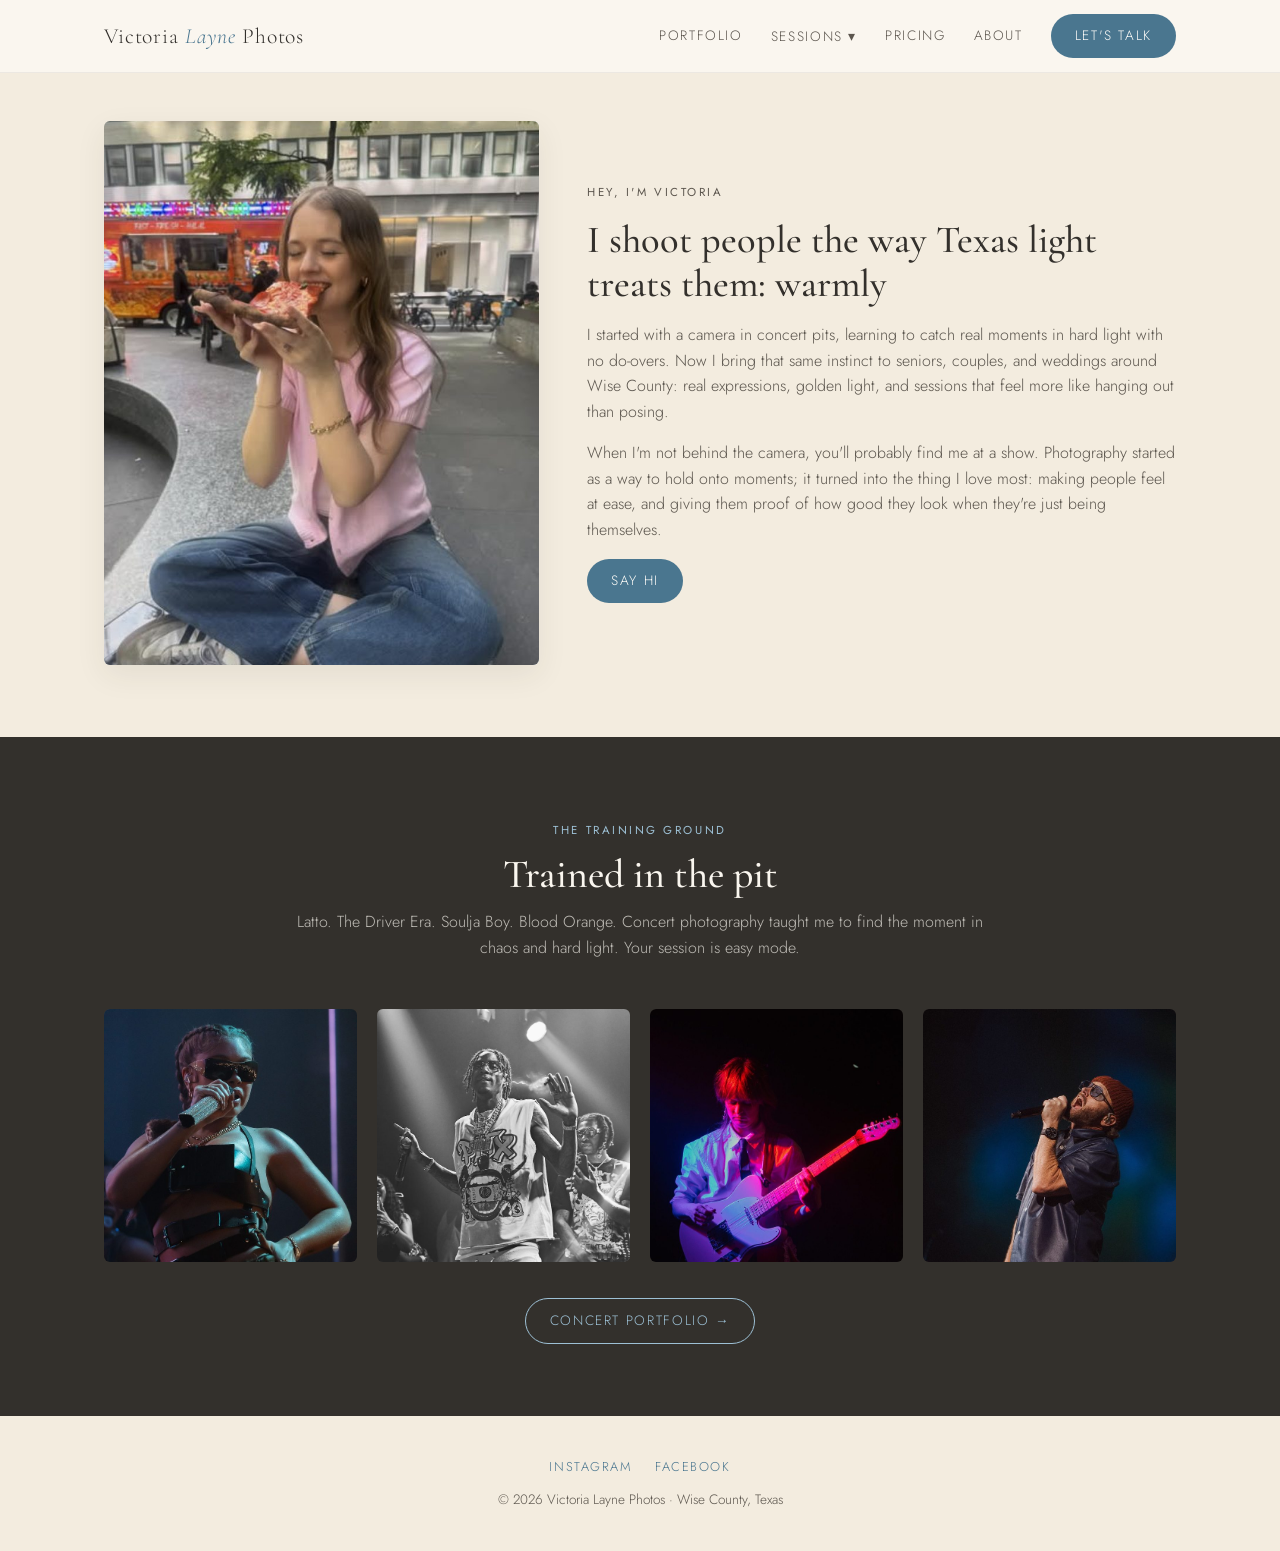
==== commit c2fba877: "Victoria's full photo curation + homepage refresh - Portraits (28), Couples & Families (14), Wedding" ====
--- a/about.html
+++ b/about.html
@@ -8,7 +8,7 @@
   <link rel="preconnect" href="https://fonts.googleapis.com">
   <link rel="preconnect" href="https://fonts.gstatic.com" crossorigin>
   <link href="https://fonts.googleapis.com/css2?family=Cormorant+Garamond:ital,wght@0,400;0,500;0,600;1,500&family=Jost:wght@300;400;500&display=swap" rel="stylesheet">
-  <link rel="stylesheet" href="./css/style.css?v=3">
+  <link rel="stylesheet" href="./css/style.css?v=5">
 </head>
 <body>
 
@@ -67,10 +67,10 @@
          to find the moment in chaos and hard light. Your session is easy mode.</p>
     </div>
     <div class="band-grid">
-      <div class="ph r11"><img src="./img/concert-1.jpg" alt="TobyMac live"></div>
-      <div class="ph r11"><img src="./img/concert-2.jpg" alt="Latto live"></div>
-      <div class="ph r11"><img src="./img/concert-3.jpg?v=2" alt="Soulja Boy live"></div>
-      <div class="ph r11"><img src="./img/concert-4.jpg" alt="Wage War live"></div>
+      <div class="ph r11"><img src="./img/concert-1.jpg?v=2" alt="Latto live"></div>
+      <div class="ph r11"><img src="./img/concert-2.jpg?v=2" alt="Soulja Boy live"></div>
+      <div class="ph r11"><img src="./img/concert-3.jpg?v=3" alt="Orla Gartland live"></div>
+      <div class="ph r11"><img src="./img/concert-4.jpg?v=2" alt="TobyMac live"></div>
     </div>
     <div class="more"><a class="btn ghost" style="border-color: var(--accent-light); color: var(--accent-light) !important;" href="./concerts.html">Concert portfolio →</a></div>
   </div>
--- a/css/style.css
+++ b/css/style.css
@@ -452,13 +452,18 @@
 
 .masonry img {
   width: 100%;
+  height: auto; /* preserves the aspect ratio from the width/height attributes */
   margin-bottom: 18px;
   border-radius: var(--radius);
   box-shadow: var(--shadow);
+  background: var(--cream-deep); /* soft placeholder tone while loading */
   cursor: zoom-in;
   display: block;
-  transition: transform 0.15s ease;
-}
+  opacity: 0;
+  transition: opacity 0.35s ease, transform 0.15s ease;
+}
+
+.masonry img.loaded { opacity: 1; }
 
 .masonry img:hover { transform: scale(1.015); }
 
@@ -502,17 +507,6 @@
 .lb-close { top: 12px; right: 16px; }
 .lb-prev { left: 8px; top: 50%; transform: translateY(-50%); }
 .lb-next { right: 8px; top: 50%; transform: translateY(-50%); }
-
-.lb-caption {
-  position: fixed;
-  bottom: 18px;
-  left: 0;
-  right: 0;
-  text-align: center;
-  color: rgba(250, 246, 239, 0.75);
-  font-size: 0.85rem;
-  letter-spacing: 0.08em;
-}
 
 /* cta band */
 
